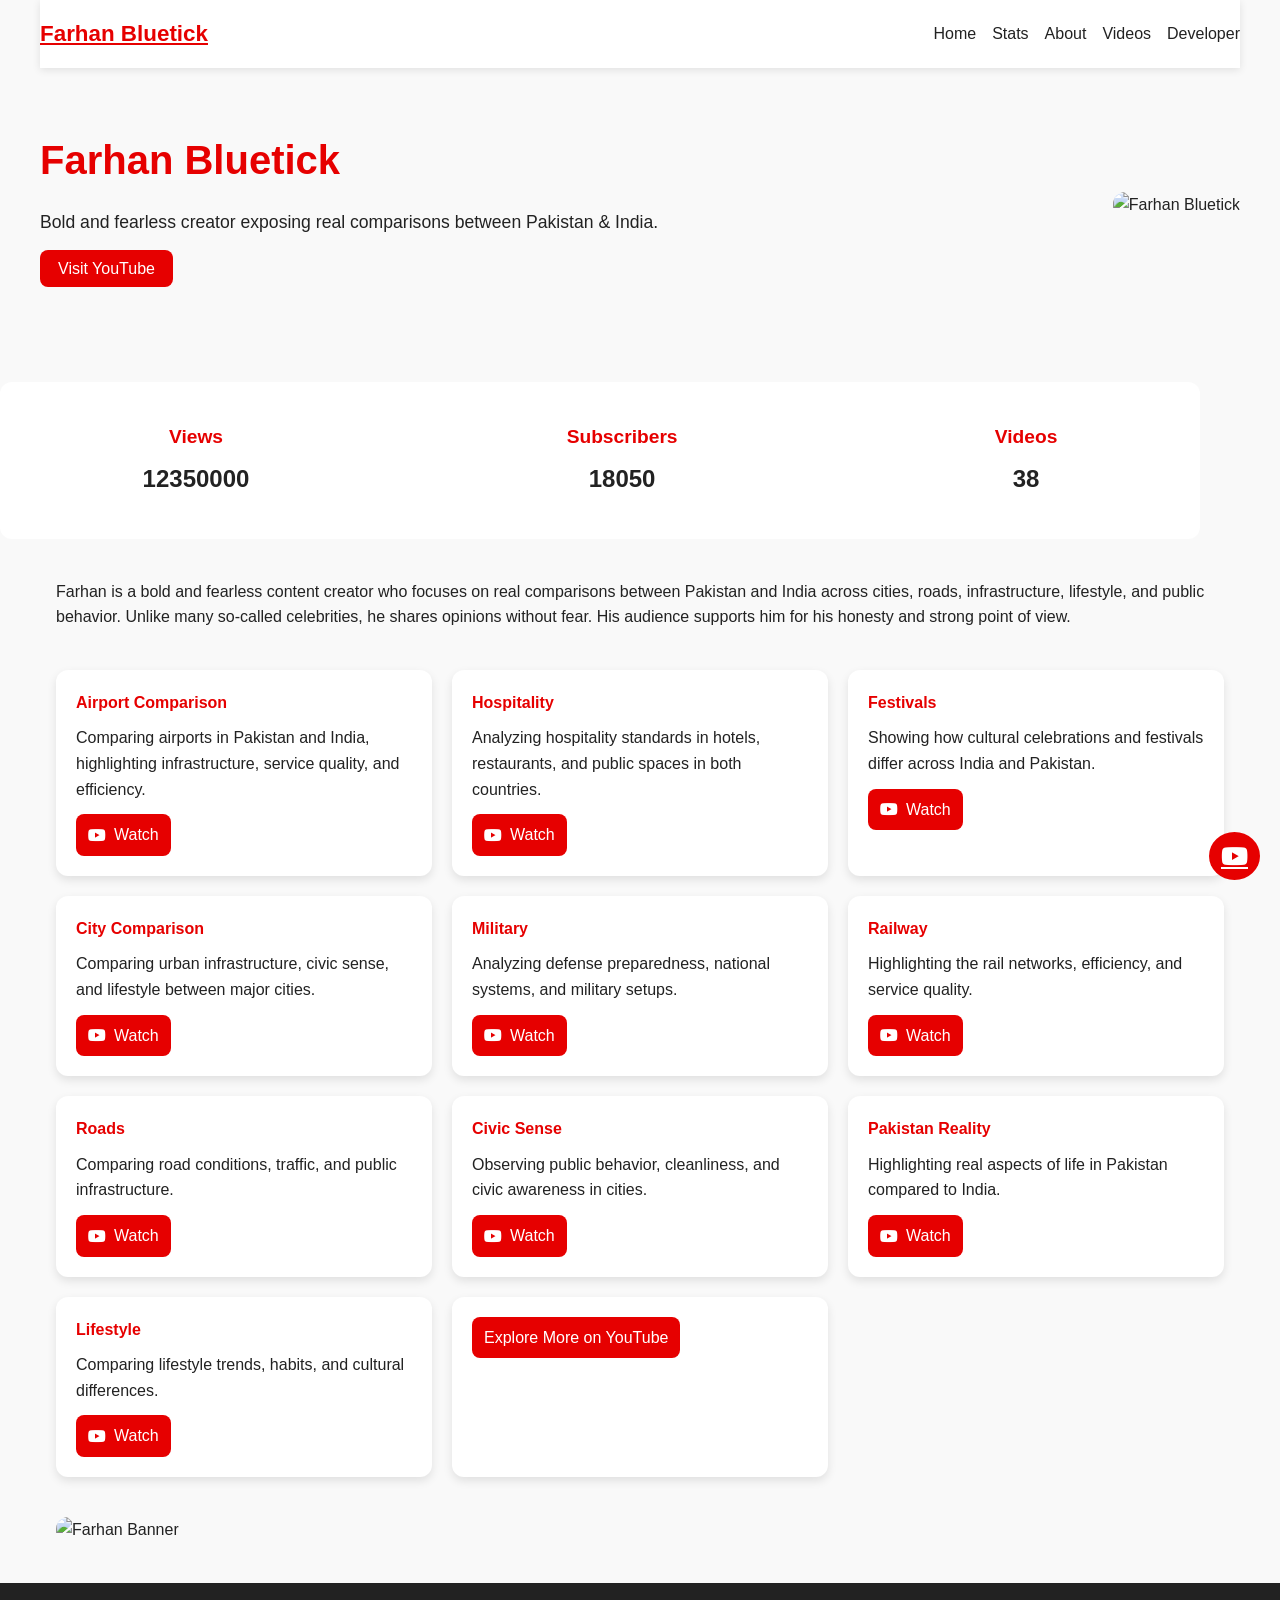
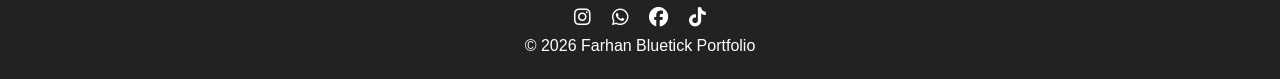
==== index.html @ add3c2c1 "Create index.html" ====
<!DOCTYPE html>
<html lang="en" class="farhan-page">
<head>
<meta charset="UTF-8">
<meta name="viewport" content="width=device-width, initial-scale=1.0">
<title>Farhan Bluetick Portfolio</title>
<meta name="description" content="Fan-made portfolio for Farhan Bluetick showcasing Pakistan-India comparison videos. Fully responsive, animated, and SEO-optimized.">
<link rel="stylesheet" href="shared-style.css">
<link rel="stylesheet" href="https://cdnjs.cloudflare.com/ajax/libs/font-awesome/6.4.2/css/all.min.css">
</head>
<body>

<!-- NAVIGATION -->
<header>
  <nav class="navbar container">
    <a href="#" class="logo">Farhan Bluetick</a>
    <ul class="nav-links">
      <li><a href="#hero">Home</a></li>
      <li><a href="#stats">Stats</a></li>
      <li><a href="#about">About</a></li>
      <li><a href="#videos">Videos</a></li>
      <li><a href="developer-page.html">Developer</a></li>
    </ul>
    <div class="hamburger">
      <span></span><span></span><span></span>
    </div>
  </nav>
</header>

<!-- HERO -->
<section id="hero" class="hero container">
  <div class="hero-text">
    <h1>Farhan Bluetick</h1>
    <p>Bold and fearless creator exposing real comparisons between Pakistan & India.</p>
    <a href="https://youtube.com/@farhan-bluetick?si=p6cindCx7Ol6fGiy" class="btn" target="_blank">Visit YouTube</a>
  </div>
  <div class="hero-img">
    <img src="images/farhan-hero.png" alt="Farhan Bluetick">
  </div>
</section>

<!-- STATS -->
<section id="stats" class="stats container">
  <div class="stat" data-target="65000000"><h3>Views</h3><p>0</p></div>
  <div class="stat" data-target="95000"><h3>Subscribers</h3><p>0</p></div>
  <div class="stat" data-target="120"><h3>Videos</h3><p>0</p></div>
</section>

<!-- ABOUT -->
<section id="about" class="about container">
  <p>Farhan is a bold and fearless content creator who focuses on real comparisons between Pakistan and India across cities, roads, infrastructure, lifestyle, and public behavior. Unlike many so-called celebrities, he shares opinions without fear. His audience supports him for his honesty and strong point of view.</p>
</section>

<!-- VIDEOS -->
<section id="videos" class="services container">
  <div class="card show-on-scroll">
    <h4>Airport Comparison</h4>
    <p>Comparing airports in Pakistan and India, highlighting infrastructure, service quality, and efficiency.</p>
    <a href="https://youtube.com/shorts/dJIsPsEcskk?si=BsCjrpx_49D3DAKU" class="btn" target="_blank"><i class="fab fa-youtube"></i> Watch</a>
  </div>
  <div class="card show-on-scroll">
    <h4>Hospitality</h4>
    <p>Analyzing hospitality standards in hotels, restaurants, and public spaces in both countries.</p>
    <a href="https://youtube.com/shorts/-9fet7TAD5c?si=Klpl0he0MPc8OozQ" class="btn" target="_blank"><i class="fab fa-youtube"></i> Watch</a>
  </div>
  <div class="card show-on-scroll">
    <h4>Festivals</h4>
    <p>Showing how cultural celebrations and festivals differ across India and Pakistan.</p>
    <a href="https://youtube.com/shorts/0jeXWzN4wGE?si=o0h1jpDrKuOBAygc" class="btn" target="_blank"><i class="fab fa-youtube"></i> Watch</a>
  </div>
  <div class="card show-on-scroll">
    <h4>City Comparison</h4>
    <p>Comparing urban infrastructure, civic sense, and lifestyle between major cities.</p>
    <a href="https://youtube.com/shorts/vJCGjfYUF5Y?si=AKd_yHRM5ROSb6zE" class="btn" target="_blank"><i class="fab fa-youtube"></i> Watch</a>
  </div>
  <div class="card show-on-scroll">
    <h4>Military</h4>
    <p>Analyzing defense preparedness, national systems, and military setups.</p>
    <a href="https://youtube.com/shorts/yV7yJUhAH5w?si=0eb63P3VzjCFWqog" class="btn" target="_blank"><i class="fab fa-youtube"></i> Watch</a>
  </div>
  <div class="card show-on-scroll">
    <h4>Railway</h4>
    <p>Highlighting the rail networks, efficiency, and service quality.</p>
    <a href="https://youtube.com/shorts/fButLrba_KE?si=G0N-syGV_rOwYGSE" class="btn" target="_blank"><i class="fab fa-youtube"></i> Watch</a>
  </div>
  <div class="card show-on-scroll">
    <h4>Roads</h4>
    <p>Comparing road conditions, traffic, and public infrastructure.</p>
    <a href="https://youtube.com/shorts/9u02tBskF6I?si=3e_uqigbZTHA7nXk" class="btn" target="_blank"><i class="fab fa-youtube"></i> Watch</a>
  </div>
  <div class="card show-on-scroll">
    <h4>Civic Sense</h4>
    <p>Observing public behavior, cleanliness, and civic awareness in cities.</p>
    <a href="https://youtube.com/shorts/5FKgVwZnbo0?si=hdVEBtZEJHcsGbkn" class="btn" target="_blank"><i class="fab fa-youtube"></i> Watch</a>
  </div>
  <div class="card show-on-scroll">
    <h4>Pakistan Reality</h4>
    <p>Highlighting real aspects of life in Pakistan compared to India.</p>
    <a href="https://youtube.com/shorts/cn1RJ9WkxKk?si=wsHmRBtTfWIazLFQ" class="btn" target="_blank"><i class="fab fa-youtube"></i> Watch</a>
  </div>
  <div class="card show-on-scroll">
    <h4>Lifestyle</h4>
    <p>Comparing lifestyle trends, habits, and cultural differences.</p>
    <a href="https://youtube.com/shorts/QDUV9GTrkvM?si=DOp_BVxJaQ6wNG1-" class="btn" target="_blank"><i class="fab fa-youtube"></i> Watch</a>
  </div>

  <div class="card show-on-scroll">
    <a href="https://youtube.com/@farhan-bluetick?si=p6cindCx7Ol6fGiy" class="btn" target="_blank">Explore More on YouTube</a>
  </div>
</section>

<!-- BANNER -->
<section class="banner container">
  <img src="images/banner-farhan.png" alt="Farhan Banner">
</section>

<!-- FOOTER -->
<footer>
  <div class="social-icons">
    <a href="https://www.instagram.com/farhanbluetick"><i class="fab fa-instagram"></i></a>
    <a href="https://whatsapp.com/channel/0029VaFiPM6KLaHqpStwcK1l"><i class="fab fa-whatsapp"></i></a>
    <a href="https://www.facebook.com/share/1DQBYPFryV/"><i class="fab fa-facebook"></i></a>
    <a href="https://www.tiktok.com/@farhanebluetick?_r=1&_t=ZS-950HFH7jUYv"><i class="fab fa-tiktok"></i></a>
  </div>
  <p>© 2026 Farhan Bluetick Portfolio</p>
</footer>

<!-- FLOATING YOUTUBE -->
<a href="https://youtube.com/@farhan-bluetick?si=p6cindCx7Ol6fGiy" class="floating-yt" target="_blank"><i class="fab fa-youtube"></i></a>

<script src="shared-script.js"></script>
</body>
</html>
---- shared-style.css ----
/* Reset & base */
* { margin:0; padding:0; box-sizing:border-box; }
body { font-family: 'Arial', sans-serif; line-height:1.6; color:#222; background:#f9f9f9; }
.container { max-width:1200px; margin:0 auto; padding:0 16px; }

/* NAVIGATION */
.navbar { display:flex; justify-content:space-between; align-items:center; padding:16px 0; position:sticky; top:0; background:#fff; z-index:999; box-shadow:0 2px 8px rgba(0,0,0,0.1);}
.navbar .logo { font-weight:bold; font-size:1.4rem; color:#e60000; }
.nav-links { list-style:none; display:flex; gap:16px; }
.nav-links li a { text-decoration:none; color:#222; transition:0.3s; }
.nav-links li a:hover { color:#e60000; }
.hamburger { display:none; flex-direction:column; cursor:pointer; gap:4px; }
.hamburger span { width:25px; height:3px; background:#222; }

/* HERO */
.hero { display:flex; align-items:center; justify-content:space-between; padding:60px 0; gap:32px; }
.hero-text h1 { font-size:2.5rem; color:#e60000; margin-bottom:16px; }
.hero-text p { font-size:1.1rem; margin-bottom:20px; }
.hero .btn { background:#e60000; color:#fff; padding:10px 18px; border:none; border-radius:8px; text-decoration:none; transition:0.3s; }
.hero .btn:hover { background:#cc0000; }
.hero-img img { width:400px; max-width:100%; border-radius:12px; }

/* STATS */
.stats { display:flex; gap:32px; justify-content:space-around; padding:40px 0; background:#fff; border-radius:12px; margin:40px 0; }
.stat h3 { font-size:1.2rem; margin-bottom:8px; text-align:center; color:#e60000; }
.stat p { font-size:1.5rem; text-align:center; font-weight:bold; }

/* ABOUT */
.about { margin-bottom:40px; font-size:1rem; line-height:1.6; }

/* CARDS / VIDEOS */
.services { display:grid; grid-template-columns:repeat(auto-fit,minmax(280px,1fr)); gap:20px; margin-bottom:40px; }
.card { background:#fff; padding:20px; border-radius:12px; box-shadow:0 4px 10px rgba(0,0,0,0.1); opacity:0; transform:translateY(30px); transition:0.6s; }
.card.show { opacity:1; transform:translateY(0); }
.card h4 { margin-bottom:10px; color:#e60000; }
.card p { margin-bottom:12px; }
.card .btn { display:inline-flex; align-items:center; gap:8px; background:#e60000; color:#fff; padding:8px 12px; border-radius:8px; text-decoration:none; transition:0.3s; }
.card .btn:hover { background:#cc0000; }

/* BANNER */
.banner img { width:100%; border-radius:12px; margin-bottom:40px; }

/* FOOTER */
footer { background:#222; color:#fff; text-align:center; padding:20px 0; position:relative; }
footer a { color:#fff; margin:0 8px; font-size:1.2rem; }
footer a:hover { color:#e60000; }

/* FLOATING BUTTONS */
.floating-yt, .floating-whatsapp { position:fixed; bottom:20px; right:20px; background:#e60000; color:#fff; font-size:1.5rem; padding:12px; border-radius:50%; z-index:1000; text-align:center; display:flex; align-items:center; justify-content:center; transition:0.3s; }
.floating-yt:hover, .floating-whatsapp:hover { background:#cc0000; }

/* RESPONSIVE */
@media(max-width:900px){
  .hero { flex-direction:column-reverse; text-align:center; }
  .hero-img { display:none; }
  .hamburger { display:flex; }
  .nav-links { position:absolute; top:100%; right:0; background:#fff; flex-direction:column; width:200px; display:none; padding:16px; box-shadow:0 4px 10px rgba(0,0,0,0.1);}
  .nav-links.show { display:flex; }
}
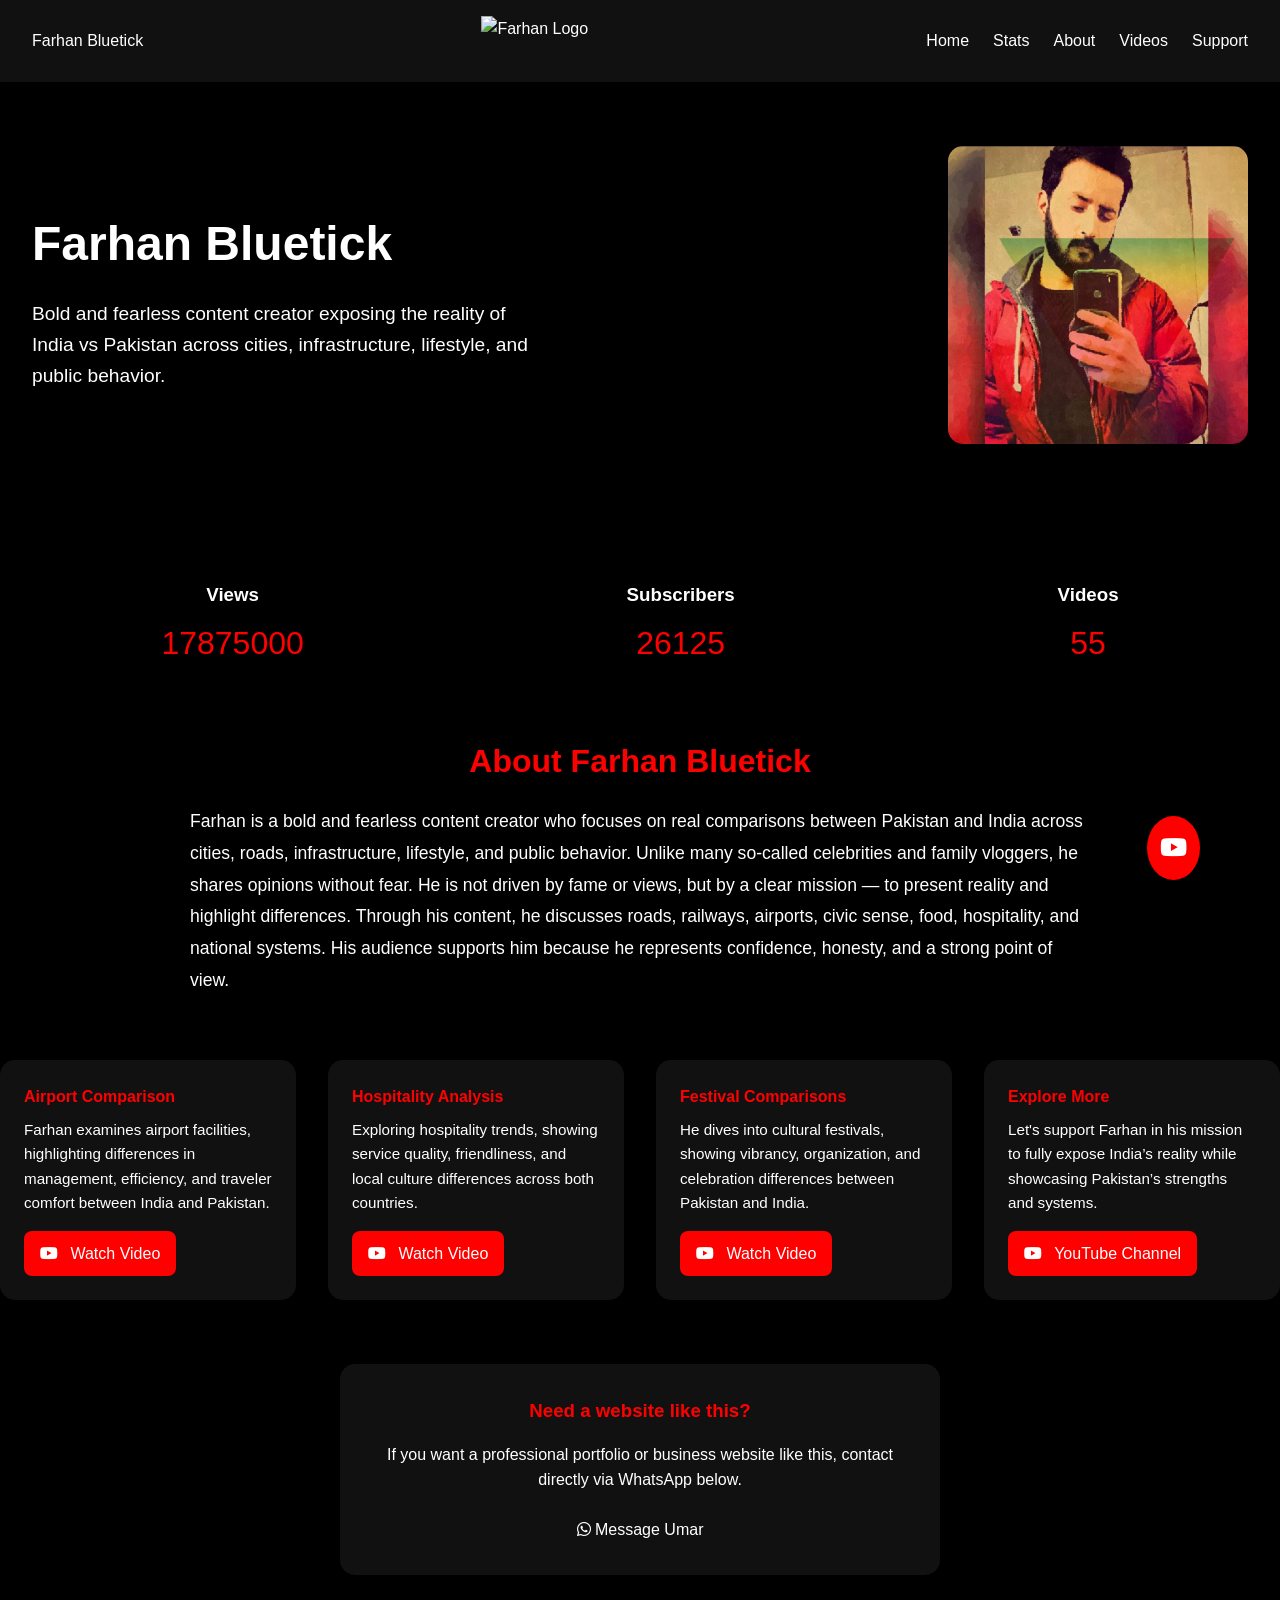
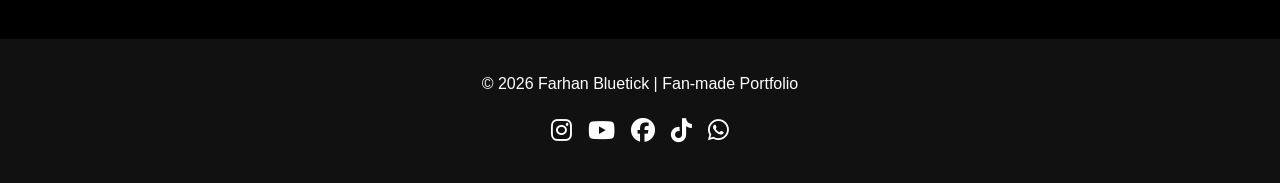
==== commit 2cfcbf7e: "Update index.html" ====
--- a/index.html
+++ b/index.html
@@ -1,10 +1,10 @@
 <!DOCTYPE html>
-<html lang="en" class="farhan-page">
+<html lang="en">
 <head>
 <meta charset="UTF-8">
 <meta name="viewport" content="width=device-width, initial-scale=1.0">
 <title>Farhan Bluetick Portfolio</title>
-<meta name="description" content="Fan-made portfolio for Farhan Bluetick showcasing Pakistan-India comparison videos. Fully responsive, animated, and SEO-optimized.">
+<meta name="description" content="Professional fan-made portfolio for Farhan Bluetick showcasing videos, stats, and mission. Premium dark theme, responsive, modern design.">
 <link rel="stylesheet" href="shared-style.css">
 <link rel="stylesheet" href="https://cdnjs.cloudflare.com/ajax/libs/font-awesome/6.4.2/css/all.min.css">
 </head>
@@ -14,16 +14,15 @@
 <header>
   <nav class="navbar container">
     <a href="#" class="logo">Farhan Bluetick</a>
+    <img src="logo.png" alt="Farhan Logo" class="nav-logo">
     <ul class="nav-links">
       <li><a href="#hero">Home</a></li>
       <li><a href="#stats">Stats</a></li>
       <li><a href="#about">About</a></li>
       <li><a href="#videos">Videos</a></li>
-      <li><a href="developer-page.html">Developer</a></li>
+      <li><a href="#support">Support</a></li>
     </ul>
-    <div class="hamburger">
-      <span></span><span></span><span></span>
-    </div>
+    <div class="hamburger"><span></span><span></span><span></span></div>
   </nav>
 </header>
 
@@ -31,11 +30,10 @@
 <section id="hero" class="hero container">
   <div class="hero-text">
     <h1>Farhan Bluetick</h1>
-    <p>Bold and fearless creator exposing real comparisons between Pakistan & India.</p>
-    <a href="https://youtube.com/@farhan-bluetick?si=p6cindCx7Ol6fGiy" class="btn" target="_blank">Visit YouTube</a>
+    <p>Bold and fearless content creator exposing the reality of India vs Pakistan across cities, infrastructure, lifestyle, and public behavior.</p>
   </div>
   <div class="hero-img">
-    <img src="images/farhan-hero.png" alt="Farhan Bluetick">
+    <img src="farhan-hero.png" alt="Farhan Bluetick">
   </div>
 </section>
 
@@ -48,84 +46,59 @@
 
 <!-- ABOUT -->
 <section id="about" class="about container">
-  <p>Farhan is a bold and fearless content creator who focuses on real comparisons between Pakistan and India across cities, roads, infrastructure, lifestyle, and public behavior. Unlike many so-called celebrities, he shares opinions without fear. His audience supports him for his honesty and strong point of view.</p>
+  <h3>About Farhan Bluetick</h3>
+  <p>Farhan is a bold and fearless content creator who focuses on real comparisons between Pakistan and India across cities, roads, infrastructure, lifestyle, and public behavior.  
+  Unlike many so-called celebrities and family vloggers, he shares opinions without fear. He is not driven by fame or views, but by a clear mission — to present reality and highlight differences.  
+  Through his content, he discusses roads, railways, airports, civic sense, food, hospitality, and national systems. His audience supports him because he represents confidence, honesty, and a strong point of view.</p>
 </section>
 
 <!-- VIDEOS -->
 <section id="videos" class="services container">
   <div class="card show-on-scroll">
     <h4>Airport Comparison</h4>
-    <p>Comparing airports in Pakistan and India, highlighting infrastructure, service quality, and efficiency.</p>
-    <a href="https://youtube.com/shorts/dJIsPsEcskk?si=BsCjrpx_49D3DAKU" class="btn" target="_blank"><i class="fab fa-youtube"></i> Watch</a>
+    <p>Farhan examines airport facilities, highlighting differences in management, efficiency, and traveler comfort between India and Pakistan.</p>
+    <a href="https://youtube.com/shorts/dJIsPsEcskk?si=BsCjrpx_49D3DAKU" class="btn"><i class="fab fa-youtube"></i> Watch Video</a>
   </div>
   <div class="card show-on-scroll">
-    <h4>Hospitality</h4>
-    <p>Analyzing hospitality standards in hotels, restaurants, and public spaces in both countries.</p>
-    <a href="https://youtube.com/shorts/-9fet7TAD5c?si=Klpl0he0MPc8OozQ" class="btn" target="_blank"><i class="fab fa-youtube"></i> Watch</a>
+    <h4>Hospitality Analysis</h4>
+    <p>Exploring hospitality trends, showing service quality, friendliness, and local culture differences across both countries.</p>
+    <a href="https://youtube.com/shorts/-9fet7TAD5c?si=Klpl0he0MPc8OozQ" class="btn"><i class="fab fa-youtube"></i> Watch Video</a>
   </div>
   <div class="card show-on-scroll">
-    <h4>Festivals</h4>
-    <p>Showing how cultural celebrations and festivals differ across India and Pakistan.</p>
-    <a href="https://youtube.com/shorts/0jeXWzN4wGE?si=o0h1jpDrKuOBAygc" class="btn" target="_blank"><i class="fab fa-youtube"></i> Watch</a>
+    <h4>Festival Comparisons</h4>
+    <p>He dives into cultural festivals, showing vibrancy, organization, and celebration differences between Pakistan and India.</p>
+    <a href="https://youtube.com/shorts/0jeXWzN4wGE?si=o0h1jpDrKuOBAygc" class="btn"><i class="fab fa-youtube"></i> Watch Video</a>
   </div>
-  <div class="card show-on-scroll">
-    <h4>City Comparison</h4>
-    <p>Comparing urban infrastructure, civic sense, and lifestyle between major cities.</p>
-    <a href="https://youtube.com/shorts/vJCGjfYUF5Y?si=AKd_yHRM5ROSb6zE" class="btn" target="_blank"><i class="fab fa-youtube"></i> Watch</a>
-  </div>
-  <div class="card show-on-scroll">
-    <h4>Military</h4>
-    <p>Analyzing defense preparedness, national systems, and military setups.</p>
-    <a href="https://youtube.com/shorts/yV7yJUhAH5w?si=0eb63P3VzjCFWqog" class="btn" target="_blank"><i class="fab fa-youtube"></i> Watch</a>
-  </div>
-  <div class="card show-on-scroll">
-    <h4>Railway</h4>
-    <p>Highlighting the rail networks, efficiency, and service quality.</p>
-    <a href="https://youtube.com/shorts/fButLrba_KE?si=G0N-syGV_rOwYGSE" class="btn" target="_blank"><i class="fab fa-youtube"></i> Watch</a>
-  </div>
-  <div class="card show-on-scroll">
-    <h4>Roads</h4>
-    <p>Comparing road conditions, traffic, and public infrastructure.</p>
-    <a href="https://youtube.com/shorts/9u02tBskF6I?si=3e_uqigbZTHA7nXk" class="btn" target="_blank"><i class="fab fa-youtube"></i> Watch</a>
-  </div>
-  <div class="card show-on-scroll">
-    <h4>Civic Sense</h4>
-    <p>Observing public behavior, cleanliness, and civic awareness in cities.</p>
-    <a href="https://youtube.com/shorts/5FKgVwZnbo0?si=hdVEBtZEJHcsGbkn" class="btn" target="_blank"><i class="fab fa-youtube"></i> Watch</a>
-  </div>
-  <div class="card show-on-scroll">
-    <h4>Pakistan Reality</h4>
-    <p>Highlighting real aspects of life in Pakistan compared to India.</p>
-    <a href="https://youtube.com/shorts/cn1RJ9WkxKk?si=wsHmRBtTfWIazLFQ" class="btn" target="_blank"><i class="fab fa-youtube"></i> Watch</a>
-  </div>
-  <div class="card show-on-scroll">
-    <h4>Lifestyle</h4>
-    <p>Comparing lifestyle trends, habits, and cultural differences.</p>
-    <a href="https://youtube.com/shorts/QDUV9GTrkvM?si=DOp_BVxJaQ6wNG1-" class="btn" target="_blank"><i class="fab fa-youtube"></i> Watch</a>
-  </div>
-
-  <div class="card show-on-scroll">
-    <a href="https://youtube.com/@farhan-bluetick?si=p6cindCx7Ol6fGiy" class="btn" target="_blank">Explore More on YouTube</a>
+  <div class="card show-on-scroll explore-more">
+    <h4>Explore More</h4>
+    <p>Let's support Farhan in his mission to fully expose India’s reality while showcasing Pakistan’s strengths and systems.</p>
+    <a href="https://youtube.com/@farhan-bluetick?si=p6cindCx7Ol6fGiy" class="btn"><i class="fab fa-youtube"></i> YouTube Channel</a>
   </div>
 </section>
 
-<!-- BANNER -->
-<section class="banner container">
-  <img src="images/banner-farhan.png" alt="Farhan Banner">
+<!-- SUPPORT CTA CARD -->
+<section id="support" class="cta container">
+  <div class="cta-card show-on-scroll">
+    <h3>Need a website like this?</h3>
+    <p>If you want a professional portfolio or business website like this, contact directly via WhatsApp below.</p>
+    <a href="https://wa.me/923049622076" class="btn"><i class="fab fa-whatsapp"></i> Message Umar</a>
+  </div>
 </section>
 
 <!-- FOOTER -->
-<footer>
-  <div class="social-icons">
-    <a href="https://www.instagram.com/farhanbluetick"><i class="fab fa-instagram"></i></a>
-    <a href="https://whatsapp.com/channel/0029VaFiPM6KLaHqpStwcK1l"><i class="fab fa-whatsapp"></i></a>
-    <a href="https://www.facebook.com/share/1DQBYPFryV/"><i class="fab fa-facebook"></i></a>
-    <a href="https://www.tiktok.com/@farhanebluetick?_r=1&_t=ZS-950HFH7jUYv"><i class="fab fa-tiktok"></i></a>
+<footer class="container">
+  <p>© 2026 Farhan Bluetick | Fan-made Portfolio</p>
+  <div class="footer-social">
+    <a href="https://www.instagram.com/farhanbluetick?igsh=MTV1ZHBnZ25wcmFndA==" target="_blank"><i class="fab fa-instagram"></i></a>
+    <a href="https://youtube.com/@farhan-bluetick?si=p6cindCx7Ol6fGiy" target="_blank"><i class="fab fa-youtube"></i></a>
+    <a href="https://www.facebook.com/share/1DQBYPFryV/" target="_blank"><i class="fab fa-facebook"></i></a>
+    <a href="https://www.tiktok.com/@farhanebluetick?_r=1&_t=ZS-950HFH7jUYv" target="_blank"><i class="fab fa-tiktok"></i></a>
+    <a href="https://whatsapp.com/channel/0029VaFiPM6KLaHqpStwcK1l" target="_blank"><i class="fab fa-whatsapp"></i></a>
   </div>
-  <p>© 2026 Farhan Bluetick Portfolio</p>
 </footer>
 
-<!-- FLOATING YOUTUBE -->
+<!-- FLOATING BUTTONS -->
+
 <a href="https://youtube.com/@farhan-bluetick?si=p6cindCx7Ol6fGiy" class="floating-yt" target="_blank"><i class="fab fa-youtube"></i></a>
 
 <script src="shared-script.js"></script>
--- a/shared-style.css
+++ b/shared-style.css
@@ -1,59 +1,61 @@
-/* Reset & base */
-* { margin:0; padding:0; box-sizing:border-box; }
-body { font-family: 'Arial', sans-serif; line-height:1.6; color:#222; background:#f9f9f9; }
-.container { max-width:1200px; margin:0 auto; padding:0 16px; }
+/* ===== RESET ===== */
+* {margin:0; padding:0; box-sizing:border-box; font-family: 'Arial', sans-serif;}
+body {background:#000; color:#fff; line-height:1.6;}
+a {text-decoration:none; color:inherit;}
+ul {list-style:none;}
 
-/* NAVIGATION */
-.navbar { display:flex; justify-content:space-between; align-items:center; padding:16px 0; position:sticky; top:0; background:#fff; z-index:999; box-shadow:0 2px 8px rgba(0,0,0,0.1);}
-.navbar .logo { font-weight:bold; font-size:1.4rem; color:#e60000; }
-.nav-links { list-style:none; display:flex; gap:16px; }
-.nav-links li a { text-decoration:none; color:#222; transition:0.3s; }
-.nav-links li a:hover { color:#e60000; }
-.hamburger { display:none; flex-direction:column; cursor:pointer; gap:4px; }
-.hamburger span { width:25px; height:3px; background:#222; }
+/* ===== NAVBAR ===== */
+.navbar {display:flex; justify-content:space-between; align-items:center; padding:1rem 2rem; position:sticky; top:0; background:#111; z-index:100;}
+.nav-logo {height:50px;}
+.nav-links {display:flex; gap:1.5rem;}
+.nav-links a {transition:0.3s;}
+.nav-links a:hover {color:red;}
+.hamburger {display:none; cursor:pointer;}
+.hamburger span {display:block; width:25px; height:3px; background:red; margin:5px 0;}
 
-/* HERO */
-.hero { display:flex; align-items:center; justify-content:space-between; padding:60px 0; gap:32px; }
-.hero-text h1 { font-size:2.5rem; color:#e60000; margin-bottom:16px; }
-.hero-text p { font-size:1.1rem; margin-bottom:20px; }
-.hero .btn { background:#e60000; color:#fff; padding:10px 18px; border:none; border-radius:8px; text-decoration:none; transition:0.3s; }
-.hero .btn:hover { background:#cc0000; }
-.hero-img img { width:400px; max-width:100%; border-radius:12px; }
+/* ===== HERO ===== */
+.hero {display:flex; justify-content:space-between; align-items:center; padding:4rem 2rem;}
+.hero h1 {font-size:3rem; color:#fff;}
+.hero p {margin-top:1rem; font-size:1.2rem; max-width:500px;}
+.hero-img img {width:300px; border-radius:15px;}
 
-/* STATS */
-.stats { display:flex; gap:32px; justify-content:space-around; padding:40px 0; background:#fff; border-radius:12px; margin:40px 0; }
-.stat h3 { font-size:1.2rem; margin-bottom:8px; text-align:center; color:#e60000; }
-.stat p { font-size:1.5rem; text-align:center; font-weight:bold; }
+/* ===== STATS ===== */
+.stats {display:flex; justify-content:space-around; margin:4rem 0;}
+.stat {text-align:center;}
+.stat h3 {margin-bottom:0.5rem;}
+.stat p {font-size:2rem; color:red;}
 
-/* ABOUT */
-.about { margin-bottom:40px; font-size:1rem; line-height:1.6; }
+/* ===== ABOUT ===== */
+.about {margin:4rem 0; max-width:900px; margin-left:auto; margin-right:auto; line-height:1.8; font-size:1.1rem;}
+.about h3 {margin-bottom:1rem; font-size:2rem; color:red; text-align:center;}
 
-/* CARDS / VIDEOS */
-.services { display:grid; grid-template-columns:repeat(auto-fit,minmax(280px,1fr)); gap:20px; margin-bottom:40px; }
-.card { background:#fff; padding:20px; border-radius:12px; box-shadow:0 4px 10px rgba(0,0,0,0.1); opacity:0; transform:translateY(30px); transition:0.6s; }
-.card.show { opacity:1; transform:translateY(0); }
-.card h4 { margin-bottom:10px; color:#e60000; }
-.card p { margin-bottom:12px; }
-.card .btn { display:inline-flex; align-items:center; gap:8px; background:#e60000; color:#fff; padding:8px 12px; border-radius:8px; text-decoration:none; transition:0.3s; }
-.card .btn:hover { background:#cc0000; }
+/* ===== SERVICES / VIDEO CARDS ===== */
+.services {display:grid; grid-template-columns:repeat(auto-fit,minmax(280px,1fr)); gap:2rem; margin:4rem 0;}
+.card {background:#111; padding:1.5rem; border-radius:15px; transition:0.3s; opacity:0; transform:translateY(50px);}
+.card h4 {margin-bottom:0.5rem; color:red;}
+.card p {margin-bottom:1rem; font-size:0.95rem;}
+.card .btn {display:inline-block; padding:0.6rem 1rem; background:red; color:#fff; border-radius:8px; transition:0.3s;}
+.card .btn i {margin-right:0.5rem;}
+.card:hover {transform:translateY(-5px); box-shadow:0 10px 20px rgba(255,0,0,0.4);}
+.show-on-scroll {opacity:0; transform:translateY(50px); transition:0.6s ease-out;}
 
-/* BANNER */
-.banner img { width:100%; border-radius:12px; margin-bottom:40px; }
+/* ===== CTA ===== */
+.cta {margin:4rem 0; display:flex; justify-content:center;}
+.cta-card {background:#111; padding:2rem; border-radius:15px; text-align:center; max-width:600px;}
+.cta-card h3 {color:red; margin-bottom:1rem;}
+.cta-card p {margin-bottom:1.5rem;}
 
-/* FOOTER */
-footer { background:#222; color:#fff; text-align:center; padding:20px 0; position:relative; }
-footer a { color:#fff; margin:0 8px; font-size:1.2rem; }
-footer a:hover { color:#e60000; }
+/* ===== FOOTER ===== */
+footer {padding:2rem; background:#111; text-align:center; margin-top:4rem;}
+.footer-social {margin-top:1rem; display:flex; justify-content:center; gap:1rem;}
+.footer-social a {color:#fff; font-size:1.5rem; transition:0.3s;}
+.footer-social a:hover {color:red;}
 
-/* FLOATING BUTTONS */
-.floating-yt, .floating-whatsapp { position:fixed; bottom:20px; right:20px; background:#e60000; color:#fff; font-size:1.5rem; padding:12px; border-radius:50%; z-index:1000; text-align:center; display:flex; align-items:center; justify-content:center; transition:0.3s; }
-.floating-yt:hover, .floating-whatsapp:hover { background:#cc0000; }
+/* ===== FLOATING BUTTONS ===== */
+.floating-whatsapp, .floating-yt {position:fixed; bottom:20px; right:20px; background:red; color:#fff; padding:0.8rem; border-radius:50%; font-size:1.5rem; z-index:100; transition:0.3s;}
+.floating-whatsapp:hover, .floating-yt:hover {background:#ff4c4c;}
+.floating-yt {right:80px;}
 
-/* RESPONSIVE */
-@media(max-width:900px){
-  .hero { flex-direction:column-reverse; text-align:center; }
-  .hero-img { display:none; }
-  .hamburger { display:flex; }
-  .nav-links { position:absolute; top:100%; right:0; background:#fff; flex-direction:column; width:200px; display:none; padding:16px; box-shadow:0 4px 10px rgba(0,0,0,0.1);}
-  .nav-links.show { display:flex; }
-}
+/* ===== MEDIA QUERIES ===== */
+@media(max-width:992px){.hero{flex-direction:column-reverse;text-align:center;}.hero-img img{width:250px;margin-bottom:2rem;}}
+@media(max-width:768px){.nav-links{display:none;}.hamburger{display:block;}}
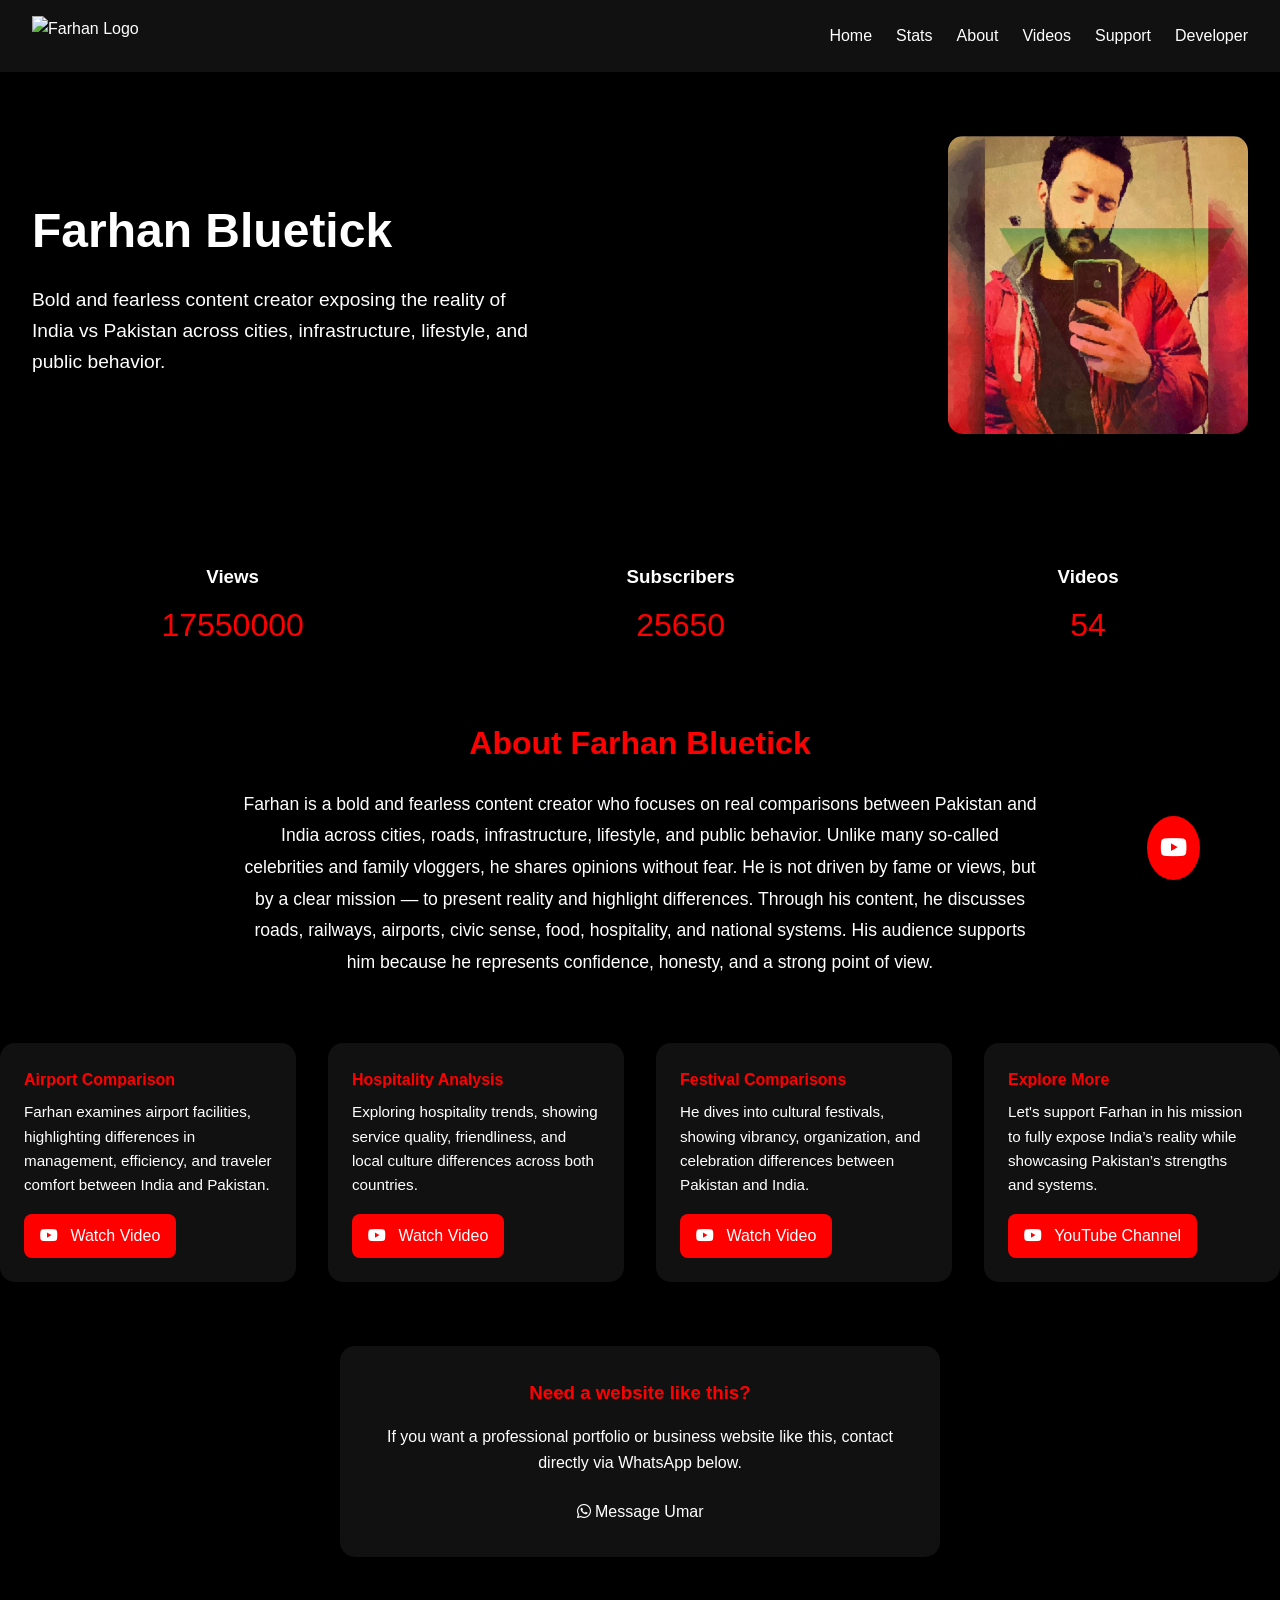
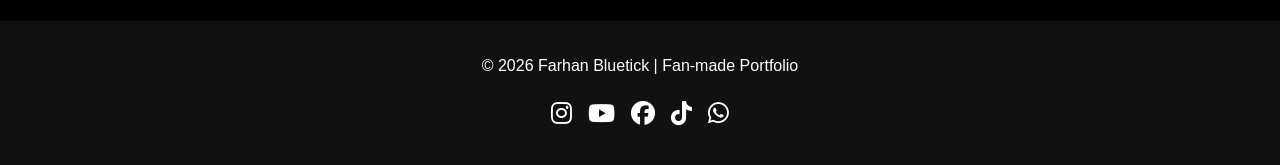
==== commit fa46677a: "Update index.html" ====
--- a/index.html
+++ b/index.html
@@ -12,17 +12,28 @@
 
 <!-- NAVIGATION -->
 <header>
-  <nav class="navbar container">
-    <a href="#" class="logo">Farhan Bluetick</a>
+  <nav class="navbar">
+
+    <!-- LEFT: ONLY LOGO -->
     <img src="logo.png" alt="Farhan Logo" class="nav-logo">
+
+    <!-- MENU -->
     <ul class="nav-links">
       <li><a href="#hero">Home</a></li>
       <li><a href="#stats">Stats</a></li>
       <li><a href="#about">About</a></li>
       <li><a href="#videos">Videos</a></li>
       <li><a href="#support">Support</a></li>
+      <li><a href="developer.html">Developer</a></li>
     </ul>
-    <div class="hamburger"><span></span><span></span><span></span></div>
+
+    <!-- HAMBURGER -->
+    <div class="hamburger">
+      <span></span>
+      <span></span>
+      <span></span>
+    </div>
+
   </nav>
 </header>
 
--- a/shared-style.css
+++ b/shared-style.css
@@ -5,57 +5,291 @@
 ul {list-style:none;}
 
 /* ===== NAVBAR ===== */
-.navbar {display:flex; justify-content:space-between; align-items:center; padding:1rem 2rem; position:sticky; top:0; background:#111; z-index:100;}
-.nav-logo {height:50px;}
-.nav-links {display:flex; gap:1.5rem;}
-.nav-links a {transition:0.3s;}
-.nav-links a:hover {color:red;}
-.hamburger {display:none; cursor:pointer;}
-.hamburger span {display:block; width:25px; height:3px; background:red; margin:5px 0;}
+.navbar {
+  display:flex;
+  justify-content:space-between;
+  align-items:center;
+  padding:1rem 2rem;
+  position:sticky;
+  top:0;
+  background:#111;
+  z-index:100;
+}
+
+/* LOGO + TEXT FIX */
+.logo {
+  font-weight:bold;
+  font-size:1.2rem;
+}
+
+.nav-logo {
+  height:40px;
+}
+
+.nav-links {
+  display:flex;
+  gap:1.5rem;
+}
+
+.nav-links a {
+  transition:0.3s;
+}
+
+.nav-links a:hover {
+  color:red;
+}
+
+/* HAMBURGER */
+.hamburger {
+  display:none;
+  cursor:pointer;
+}
+
+.hamburger span {
+  display:block;
+  width:25px;
+  height:3px;
+  background:red;
+  margin:5px 0;
+}
+
+/* MOBILE NAV FIX */
+.nav-links.active {
+  display:flex;
+  flex-direction:column;
+  position:absolute;
+  top:70px;
+  right:20px;
+  background:#111;
+  padding:1rem;
+  border-radius:10px;
+}
 
 /* ===== HERO ===== */
-.hero {display:flex; justify-content:space-between; align-items:center; padding:4rem 2rem;}
-.hero h1 {font-size:3rem; color:#fff;}
-.hero p {margin-top:1rem; font-size:1.2rem; max-width:500px;}
-.hero-img img {width:300px; border-radius:15px;}
+.hero {
+  display:flex;
+  justify-content:space-between;
+  align-items:center;
+  padding:4rem 2rem;
+  gap:2rem;
+}
+
+.hero-text {
+  flex:1;
+}
+
+.hero h1 {
+  font-size:3rem;
+}
+
+.hero p {
+  margin-top:1rem;
+  font-size:1.2rem;
+  max-width:500px;
+}
+
+.hero-img {
+  flex:1;
+  display:flex;
+  justify-content:flex-end;
+}
+
+.hero-img img {
+  width:300px;
+  border-radius:15px;
+}
 
 /* ===== STATS ===== */
-.stats {display:flex; justify-content:space-around; margin:4rem 0;}
-.stat {text-align:center;}
-.stat h3 {margin-bottom:0.5rem;}
-.stat p {font-size:2rem; color:red;}
-
-/* ===== ABOUT ===== */
-.about {margin:4rem 0; max-width:900px; margin-left:auto; margin-right:auto; line-height:1.8; font-size:1.1rem;}
-.about h3 {margin-bottom:1rem; font-size:2rem; color:red; text-align:center;}
+.stats {
+  display:flex;
+  justify-content:space-around;
+  margin:4rem 0;
+}
+
+.stat {
+  text-align:center;
+}
+
+.stat h3 {
+  margin-bottom:0.5rem;
+}
+
+.stat p {
+  font-size:2rem;
+  color:red;
+}
+
+/* ===== ABOUT (CENTER FIX) ===== */
+.about {
+  margin:4rem auto;
+  max-width:800px;
+  text-align:center;
+  line-height:1.8;
+  font-size:1.1rem;
+}
+
+.about h3 {
+  margin-bottom:1rem;
+  font-size:2rem;
+  color:red;
+}
 
 /* ===== SERVICES / VIDEO CARDS ===== */
-.services {display:grid; grid-template-columns:repeat(auto-fit,minmax(280px,1fr)); gap:2rem; margin:4rem 0;}
-.card {background:#111; padding:1.5rem; border-radius:15px; transition:0.3s; opacity:0; transform:translateY(50px);}
-.card h4 {margin-bottom:0.5rem; color:red;}
-.card p {margin-bottom:1rem; font-size:0.95rem;}
-.card .btn {display:inline-block; padding:0.6rem 1rem; background:red; color:#fff; border-radius:8px; transition:0.3s;}
-.card .btn i {margin-right:0.5rem;}
-.card:hover {transform:translateY(-5px); box-shadow:0 10px 20px rgba(255,0,0,0.4);}
-.show-on-scroll {opacity:0; transform:translateY(50px); transition:0.6s ease-out;}
+.services {
+  display:grid;
+  grid-template-columns:repeat(auto-fit,minmax(280px,1fr));
+  gap:2rem;
+  margin:4rem 0;
+}
+
+.card {
+  background:#111;
+  padding:1.5rem;
+  border-radius:15px;
+  transition:0.3s;
+  opacity:0;
+  transform:translateY(50px);
+}
+
+.card h4 {
+  margin-bottom:0.5rem;
+  color:red;
+}
+
+.card p {
+  margin-bottom:1rem;
+  font-size:0.95rem;
+}
+
+.card .btn {
+  display:inline-block;
+  padding:0.6rem 1rem;
+  background:red;
+  color:#fff;
+  border-radius:8px;
+  transition:0.3s;
+}
+
+.card .btn i {
+  margin-right:0.5rem;
+}
+
+.card:hover {
+  transform:translateY(-5px);
+  box-shadow:0 10px 20px rgba(255,0,0,0.4);
+}
+
+.show-on-scroll {
+  opacity:0;
+  transform:translateY(50px);
+  transition:0.6s ease-out;
+}
 
 /* ===== CTA ===== */
-.cta {margin:4rem 0; display:flex; justify-content:center;}
-.cta-card {background:#111; padding:2rem; border-radius:15px; text-align:center; max-width:600px;}
-.cta-card h3 {color:red; margin-bottom:1rem;}
-.cta-card p {margin-bottom:1.5rem;}
+.cta {
+  margin:4rem 0;
+  display:flex;
+  justify-content:center;
+}
+
+.cta-card {
+  background:#111;
+  padding:2rem;
+  border-radius:15px;
+  text-align:center;
+  max-width:600px;
+}
+
+.cta-card h3 {
+  color:red;
+  margin-bottom:1rem;
+}
+
+.cta-card p {
+  margin-bottom:1.5rem;
+}
 
 /* ===== FOOTER ===== */
-footer {padding:2rem; background:#111; text-align:center; margin-top:4rem;}
-.footer-social {margin-top:1rem; display:flex; justify-content:center; gap:1rem;}
-.footer-social a {color:#fff; font-size:1.5rem; transition:0.3s;}
-.footer-social a:hover {color:red;}
+footer {
+  padding:2rem;
+  background:#111;
+  text-align:center;
+  margin-top:4rem;
+}
+
+.footer-social {
+  margin-top:1rem;
+  display:flex;
+  justify-content:center;
+  gap:1rem;
+}
+
+.footer-social a {
+  color:#fff;
+  font-size:1.5rem;
+  transition:0.3s;
+}
+
+.footer-social a:hover {
+  color:red;
+}
 
 /* ===== FLOATING BUTTONS ===== */
-.floating-whatsapp, .floating-yt {position:fixed; bottom:20px; right:20px; background:red; color:#fff; padding:0.8rem; border-radius:50%; font-size:1.5rem; z-index:100; transition:0.3s;}
-.floating-whatsapp:hover, .floating-yt:hover {background:#ff4c4c;}
-.floating-yt {right:80px;}
+.floating-whatsapp,
+.floating-yt {
+  position:fixed;
+  bottom:20px;
+  right:20px;
+  background:red;
+  color:#fff;
+  padding:0.8rem;
+  border-radius:50%;
+  font-size:1.5rem;
+  z-index:100;
+  transition:0.3s;
+}
+
+.floating-whatsapp:hover,
+.floating-yt:hover {
+  background:#ff4c4c;
+}
+
+.floating-yt {
+  right:80px;
+}
 
 /* ===== MEDIA QUERIES ===== */
-@media(max-width:992px){.hero{flex-direction:column-reverse;text-align:center;}.hero-img img{width:250px;margin-bottom:2rem;}}
-@media(max-width:768px){.nav-links{display:none;}.hamburger{display:block;}}
+
+/* TABLET */
+@media(max-width:992px){
+  .hero {
+    flex-direction:column;
+    text-align:center;
+  }
+
+  .hero-img {
+    justify-content:center;
+  }
+
+  .hero-img img {
+    width:250px;
+    margin-bottom:1rem;
+  }
+}
+
+/* MOBILE */
+@media(max-width:768px){
+
+  .nav-links {
+    display:none;
+  }
+
+  .hamburger {
+    display:block;
+  }
+
+  .stats {
+    flex-direction:column;
+    gap:2rem;
+  }
+}
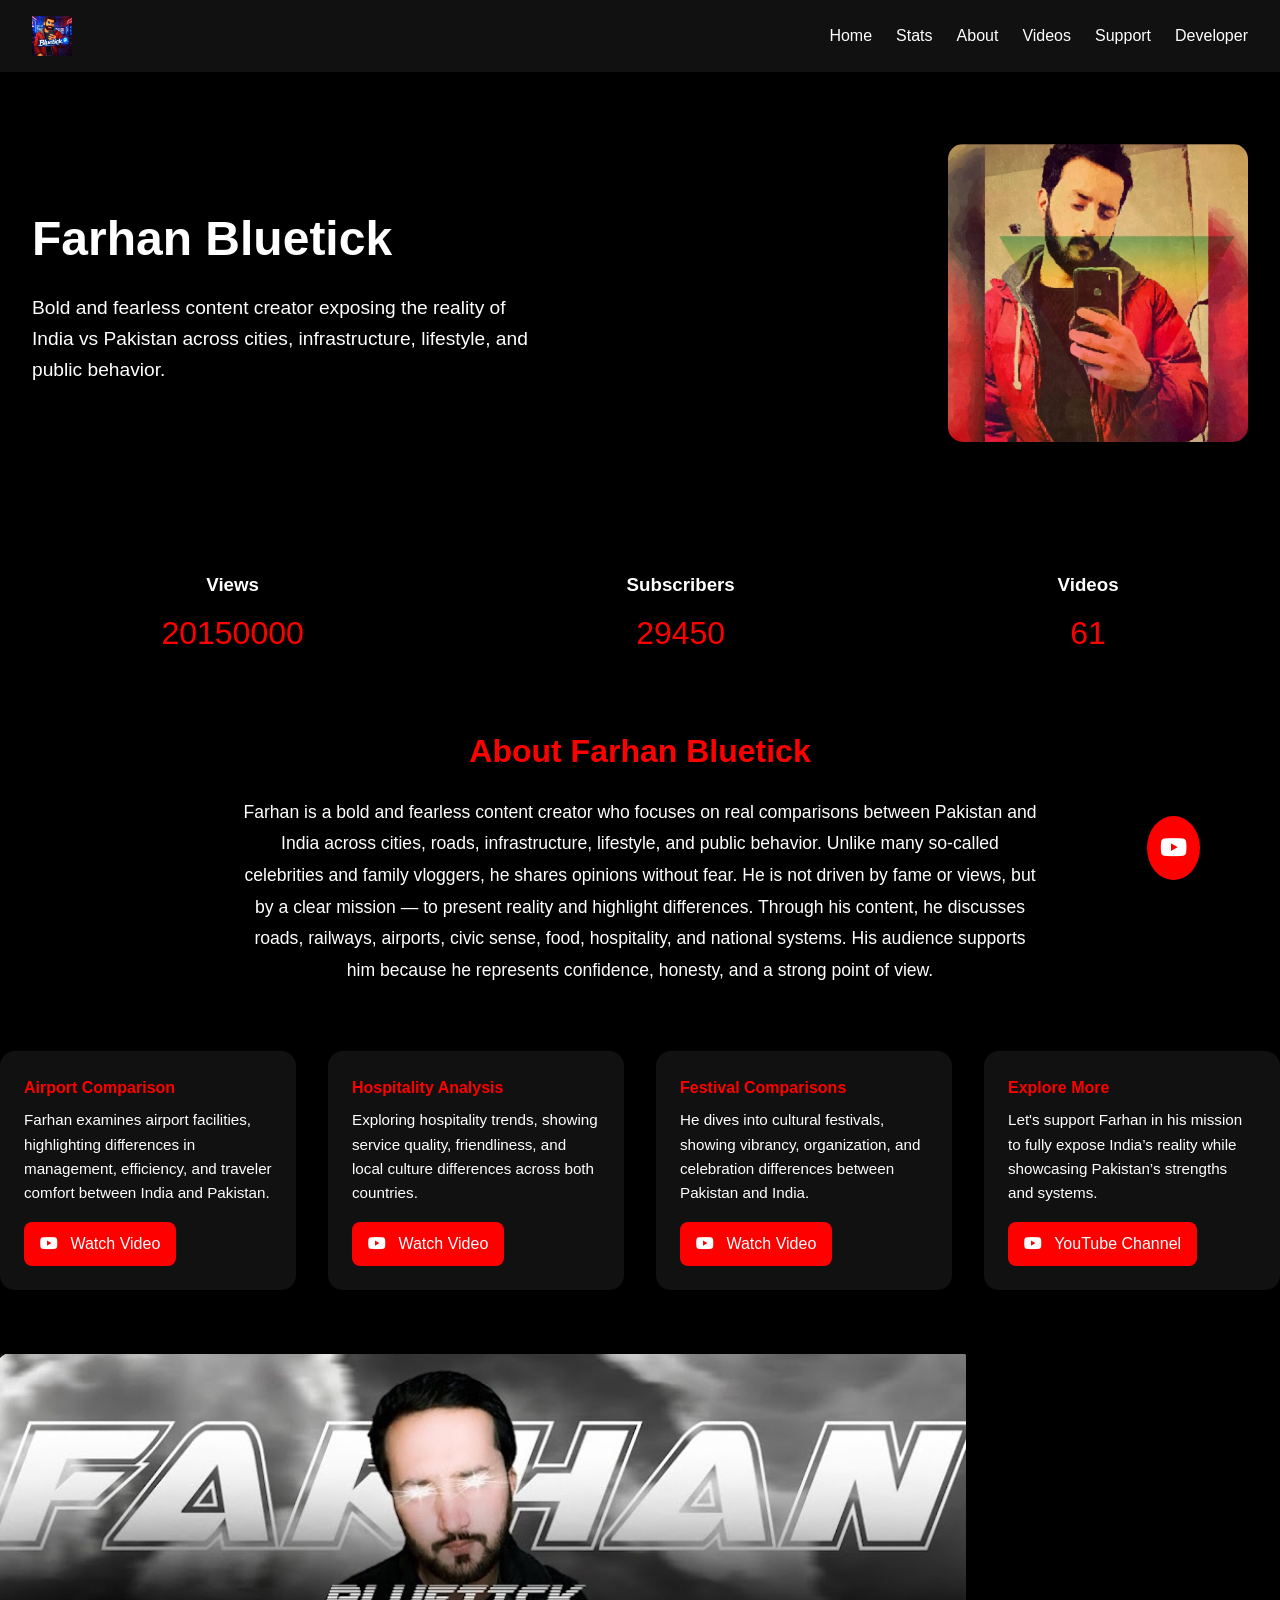
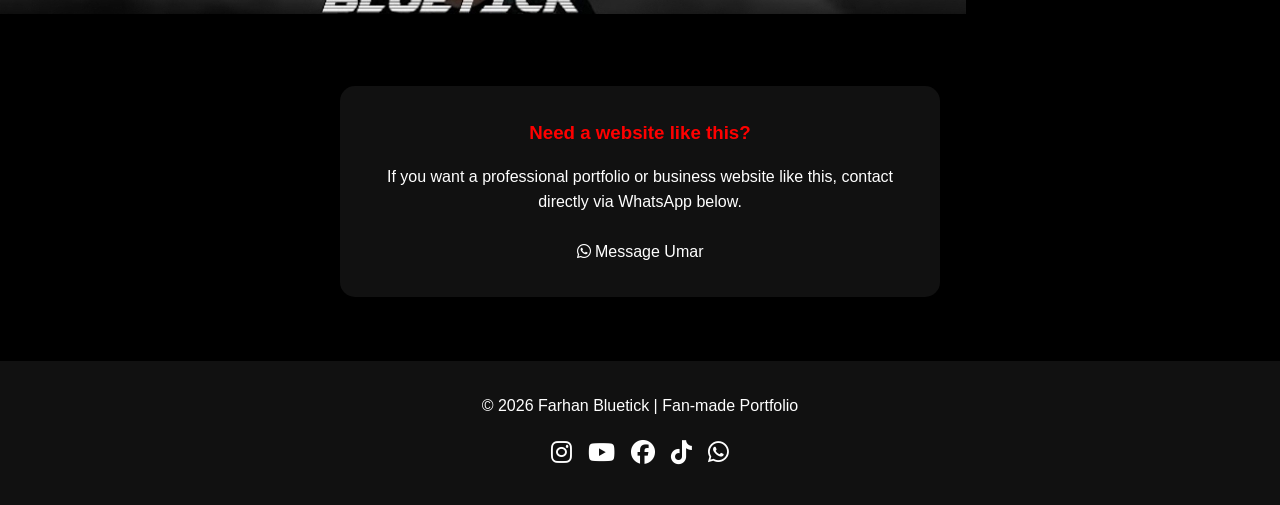
==== commit 905d2ab2: "Update index.html" ====
--- a/index.html
+++ b/index.html
@@ -87,6 +87,13 @@
   </div>
 </section>
 
+
+  <section class="banner-farhan">
+  <div class="banner-img">
+    <img src="banner-farhan.png" alt="">
+  </div>
+</section>
+
 <!-- SUPPORT CTA CARD -->
 <section id="support" class="cta container">
   <div class="cta-card show-on-scroll">
@@ -95,6 +102,8 @@
     <a href="https://wa.me/923049622076" class="btn"><i class="fab fa-whatsapp"></i> Message Umar</a>
   </div>
 </section>
+
+  
 
 <!-- FOOTER -->
 <footer class="container">
--- a/shared-style.css
+++ b/shared-style.css
@@ -293,3 +293,22 @@
     gap:2rem;
   }
 }
+
+
+.navbar {
+  position:fixed;   /* sticky se better */
+  top:0;
+  left:0;
+  width:100%;
+  display:flex;
+  justify-content:space-between;
+  align-items:center;
+  padding:1rem 2rem;
+  background:#111;
+  z-index:1000;
+}
+
+/* content neeche na chala jaye */
+body {
+  padding-top:80px;
+}
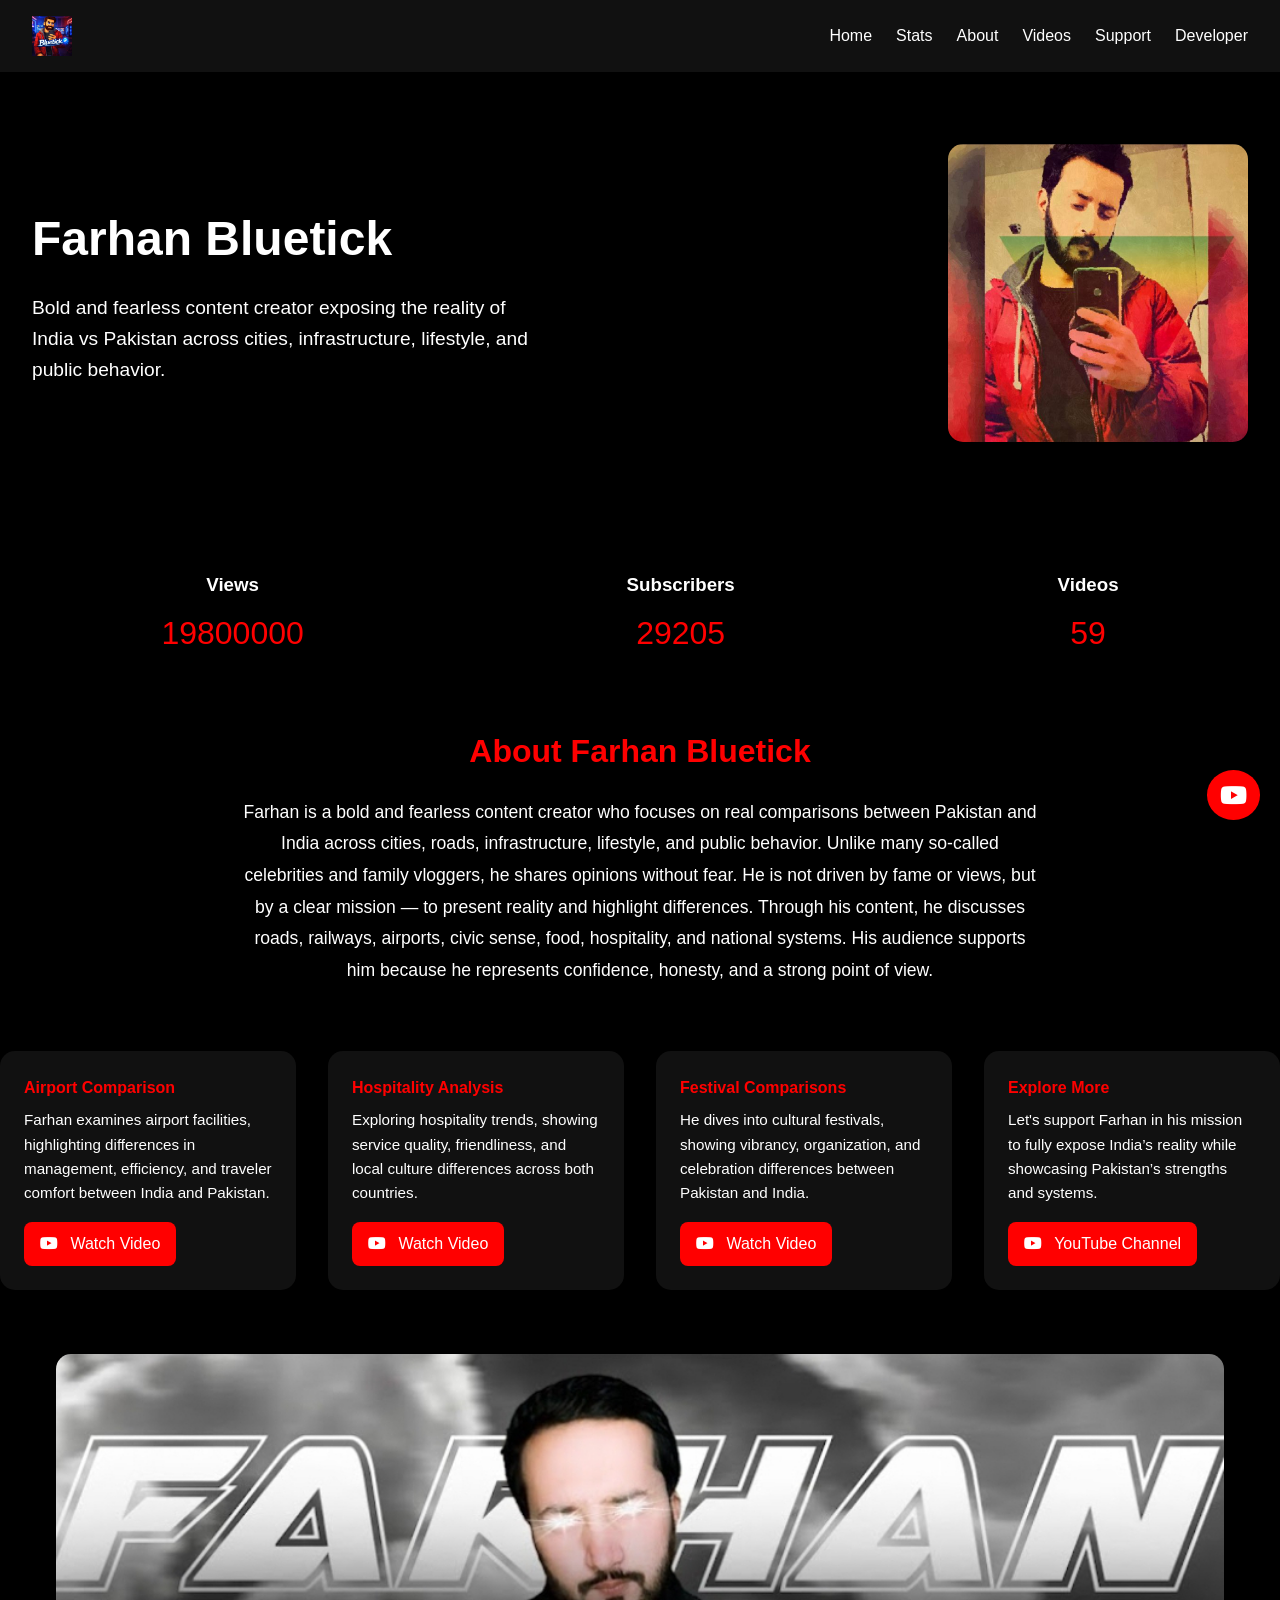
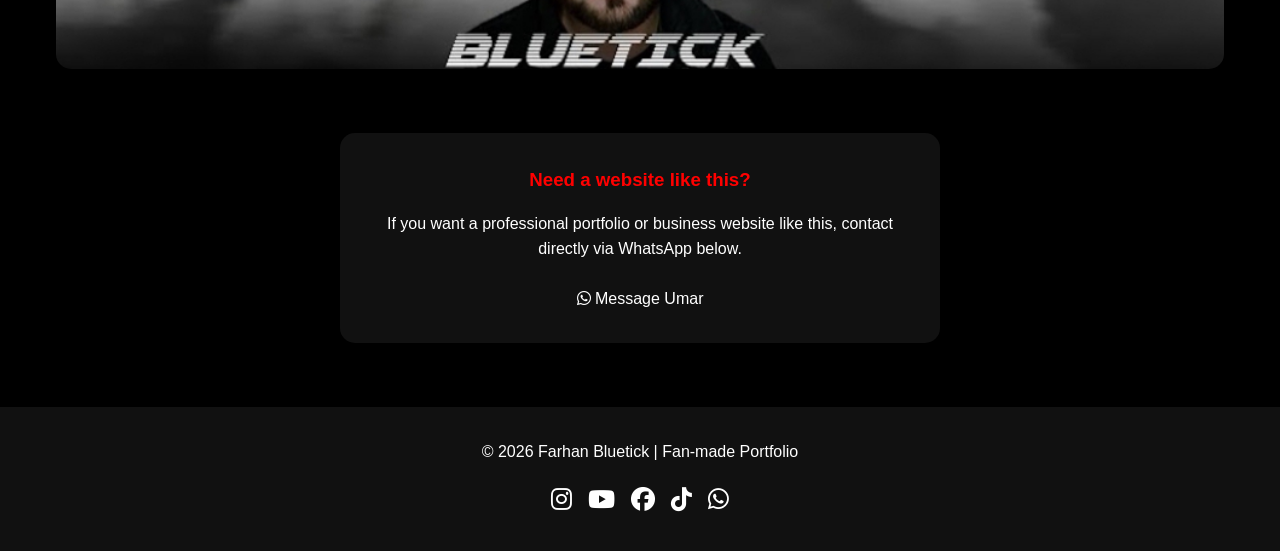
==== commit 97996517: "Update index.html" ====
--- a/index.html
+++ b/index.html
@@ -50,8 +50,8 @@
 
 <!-- STATS -->
 <section id="stats" class="stats container">
-  <div class="stat" data-target="65000000"><h3>Views</h3><p>0</p></div>
-  <div class="stat" data-target="95000"><h3>Subscribers</h3><p>0</p></div>
+  <div class="stat" data-target="66000000"><h3>Views</h3><p>0</p></div>
+  <div class="stat" data-target="99000"><h3>Subscribers</h3><p>0</p></div>
   <div class="stat" data-target="120"><h3>Videos</h3><p>0</p></div>
 </section>
 
--- a/shared-style.css
+++ b/shared-style.css
@@ -245,19 +245,17 @@
   padding:0.8rem;
   border-radius:50%;
   font-size:1.5rem;
-  z-index:100;
-  transition:0.3s;
-}
-
-.floating-whatsapp:hover,
-.floating-yt:hover {
-  background:#ff4c4c;
-}
-
+  z-index:9999;
+  display:flex;
+  align-items:center;
+  justify-content:center;
+}
+
+/* YouTube button thoda upar */
 .floating-yt {
-  right:80px;
-}
-
+  bottom:80px;   /* 👈 yeh important fix */
+  right:20px;
+}
 /* ===== MEDIA QUERIES ===== */
 
 /* TABLET */
@@ -312,3 +310,49 @@
 body {
   padding-top:80px;
 }
+
+
+
+.banner-dev {
+  width:100%;
+  max-width:1200px;
+  margin:2rem auto;
+  padding:0 1rem;
+}
+
+.banner-dev img {
+  width:100%;
+  height:auto;
+  display:block;
+  border-radius:15px;
+}
+
+/* MOBILE */
+@media(max-width:768px){
+  .banner-dev {
+    margin:1rem auto;
+  }
+}
+
+.banner-farhan {
+  width:100%;
+  max-width:1200px;
+  margin:2rem auto;
+  padding:0 1rem;
+}
+
+.banner-farhan img {
+  width:100%;
+  height:auto;
+  display:block;
+  border-radius:15px;
+}
+
+/* MOBILE */
+@media(max-width:768px){
+  .banner-farhan {
+    margin:1rem auto;
+  }
+}
+
+
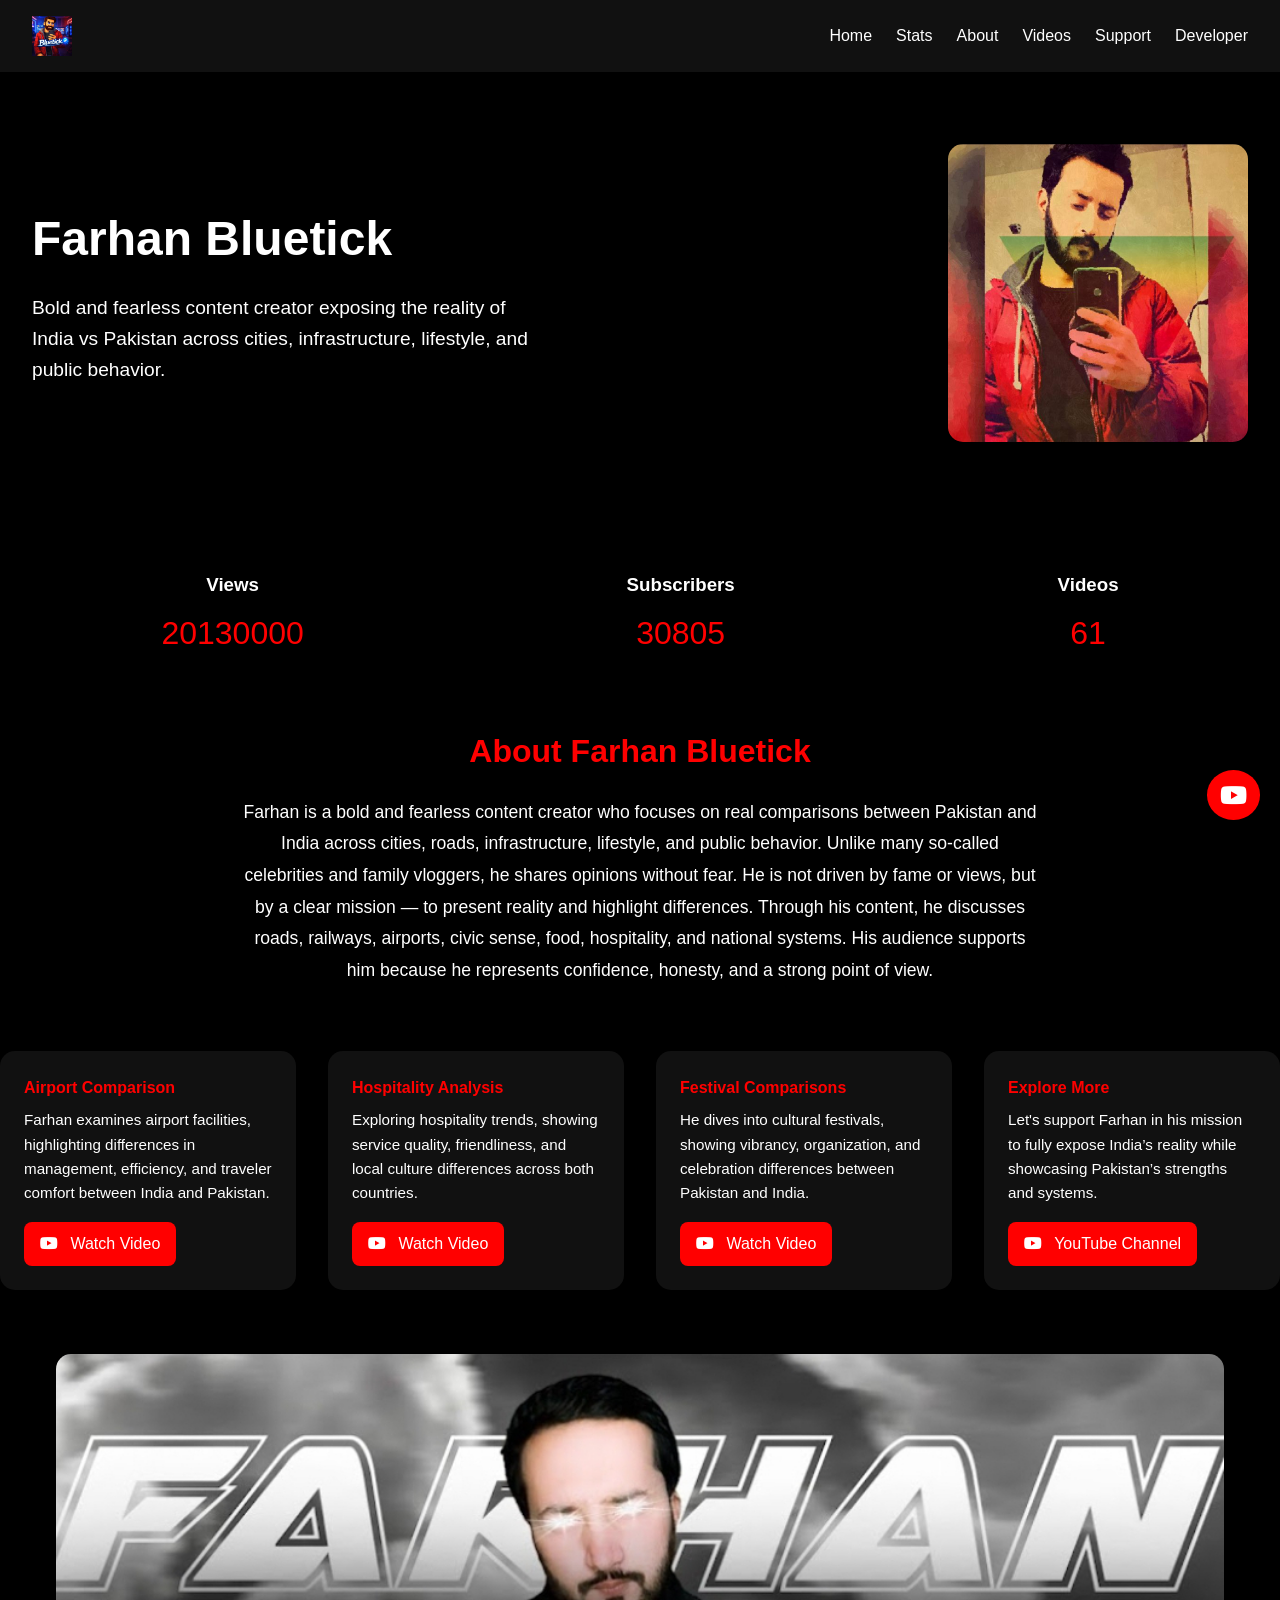
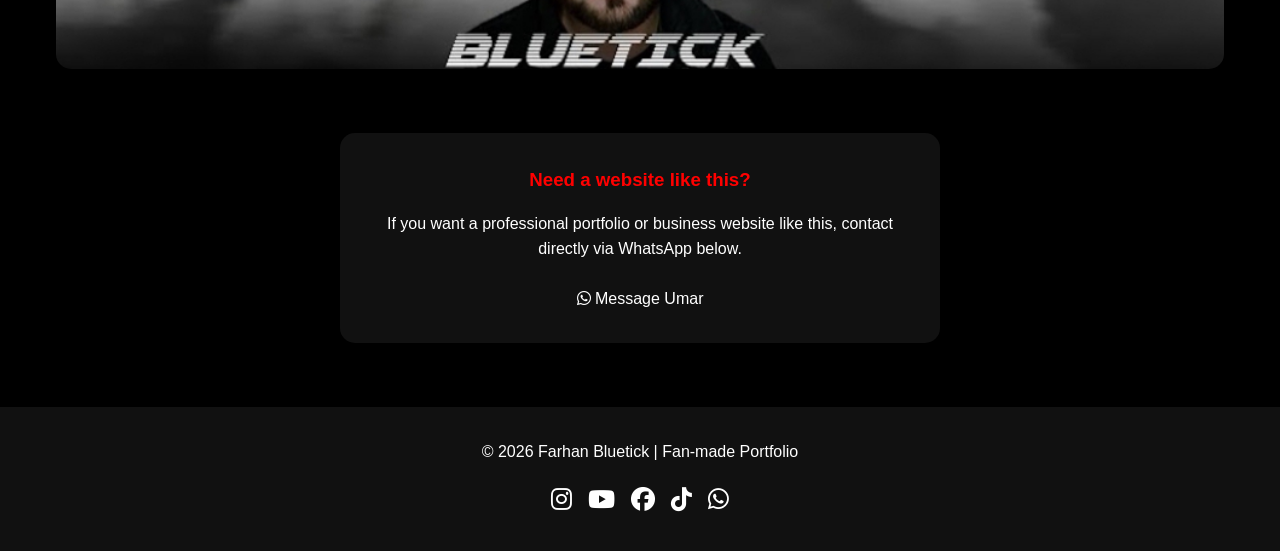
==== commit 15b666c5: "Update index.html" ====
--- a/index.html
+++ b/index.html
@@ -51,7 +51,7 @@
 <!-- STATS -->
 <section id="stats" class="stats container">
   <div class="stat" data-target="66000000"><h3>Views</h3><p>0</p></div>
-  <div class="stat" data-target="99000"><h3>Subscribers</h3><p>0</p></div>
+  <div class="stat" data-target="101000"><h3>Subscribers</h3><p>0</p></div>
   <div class="stat" data-target="120"><h3>Videos</h3><p>0</p></div>
 </section>
 
